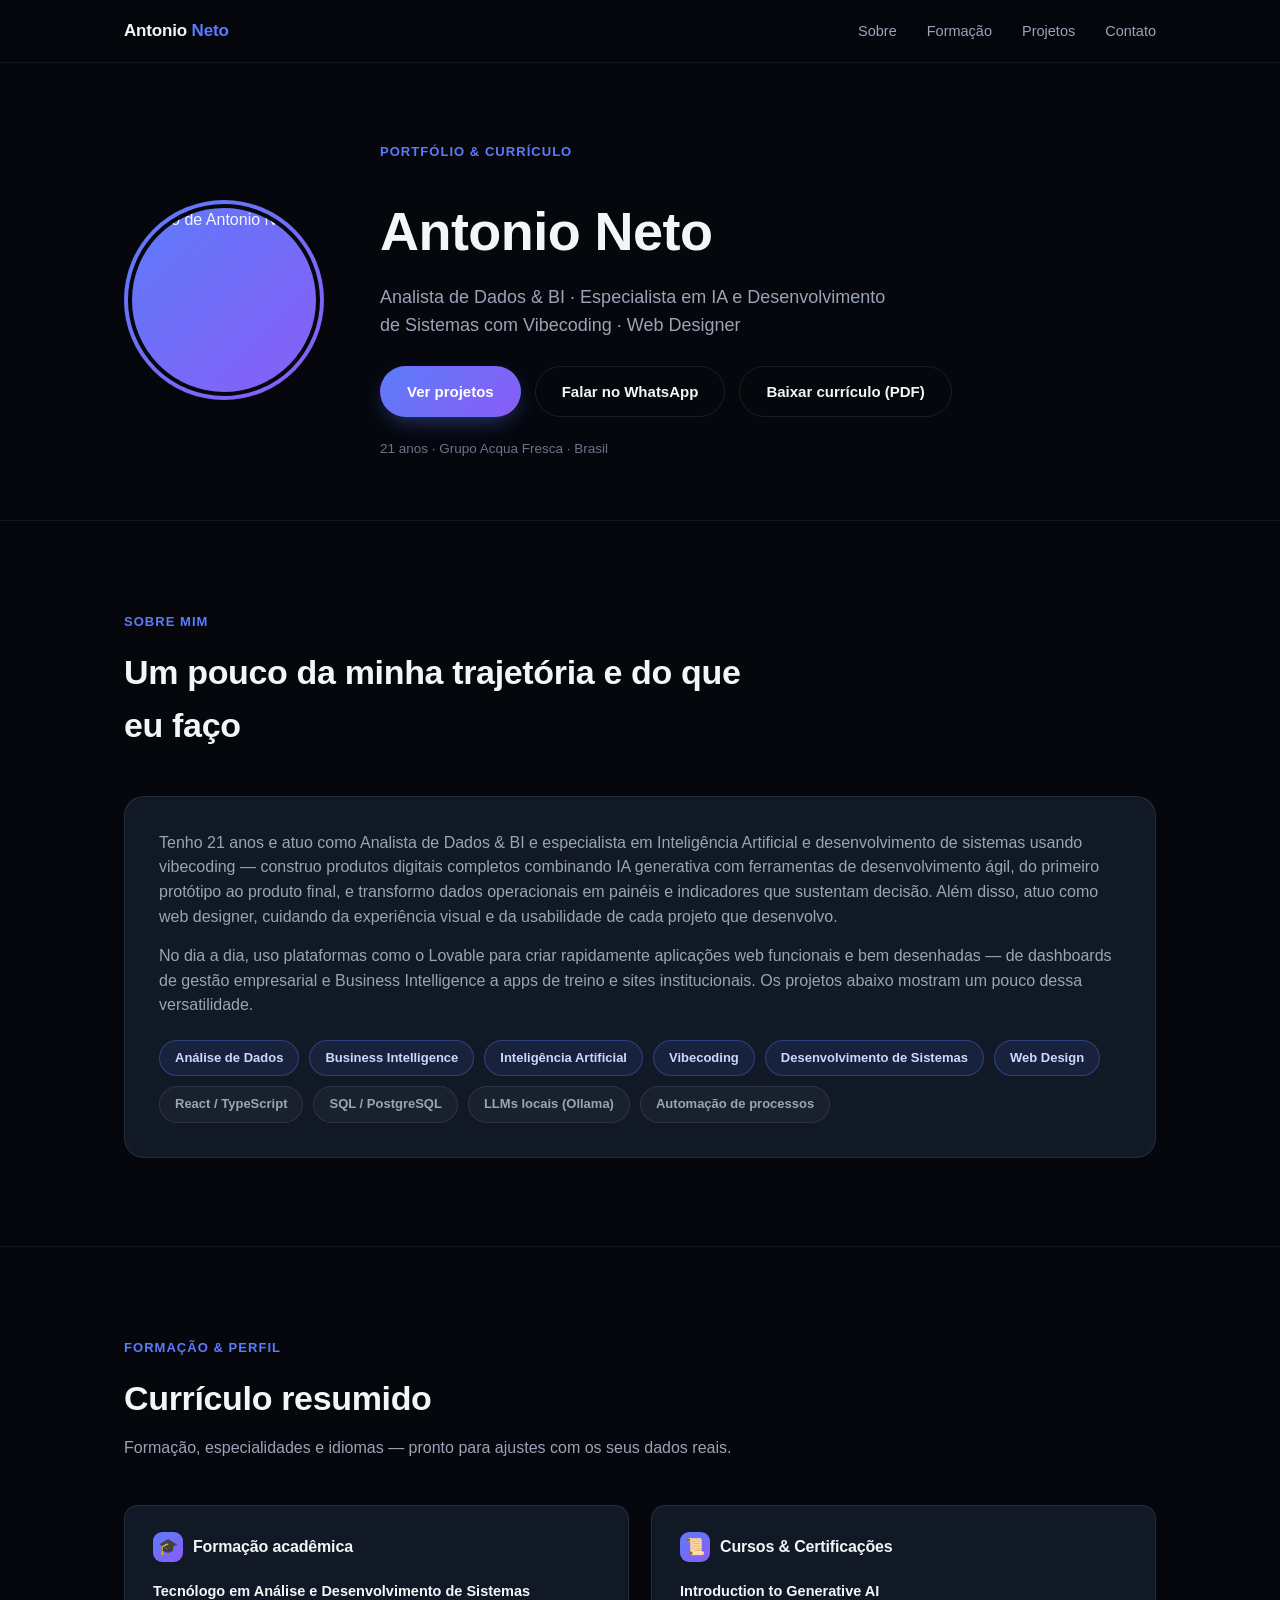
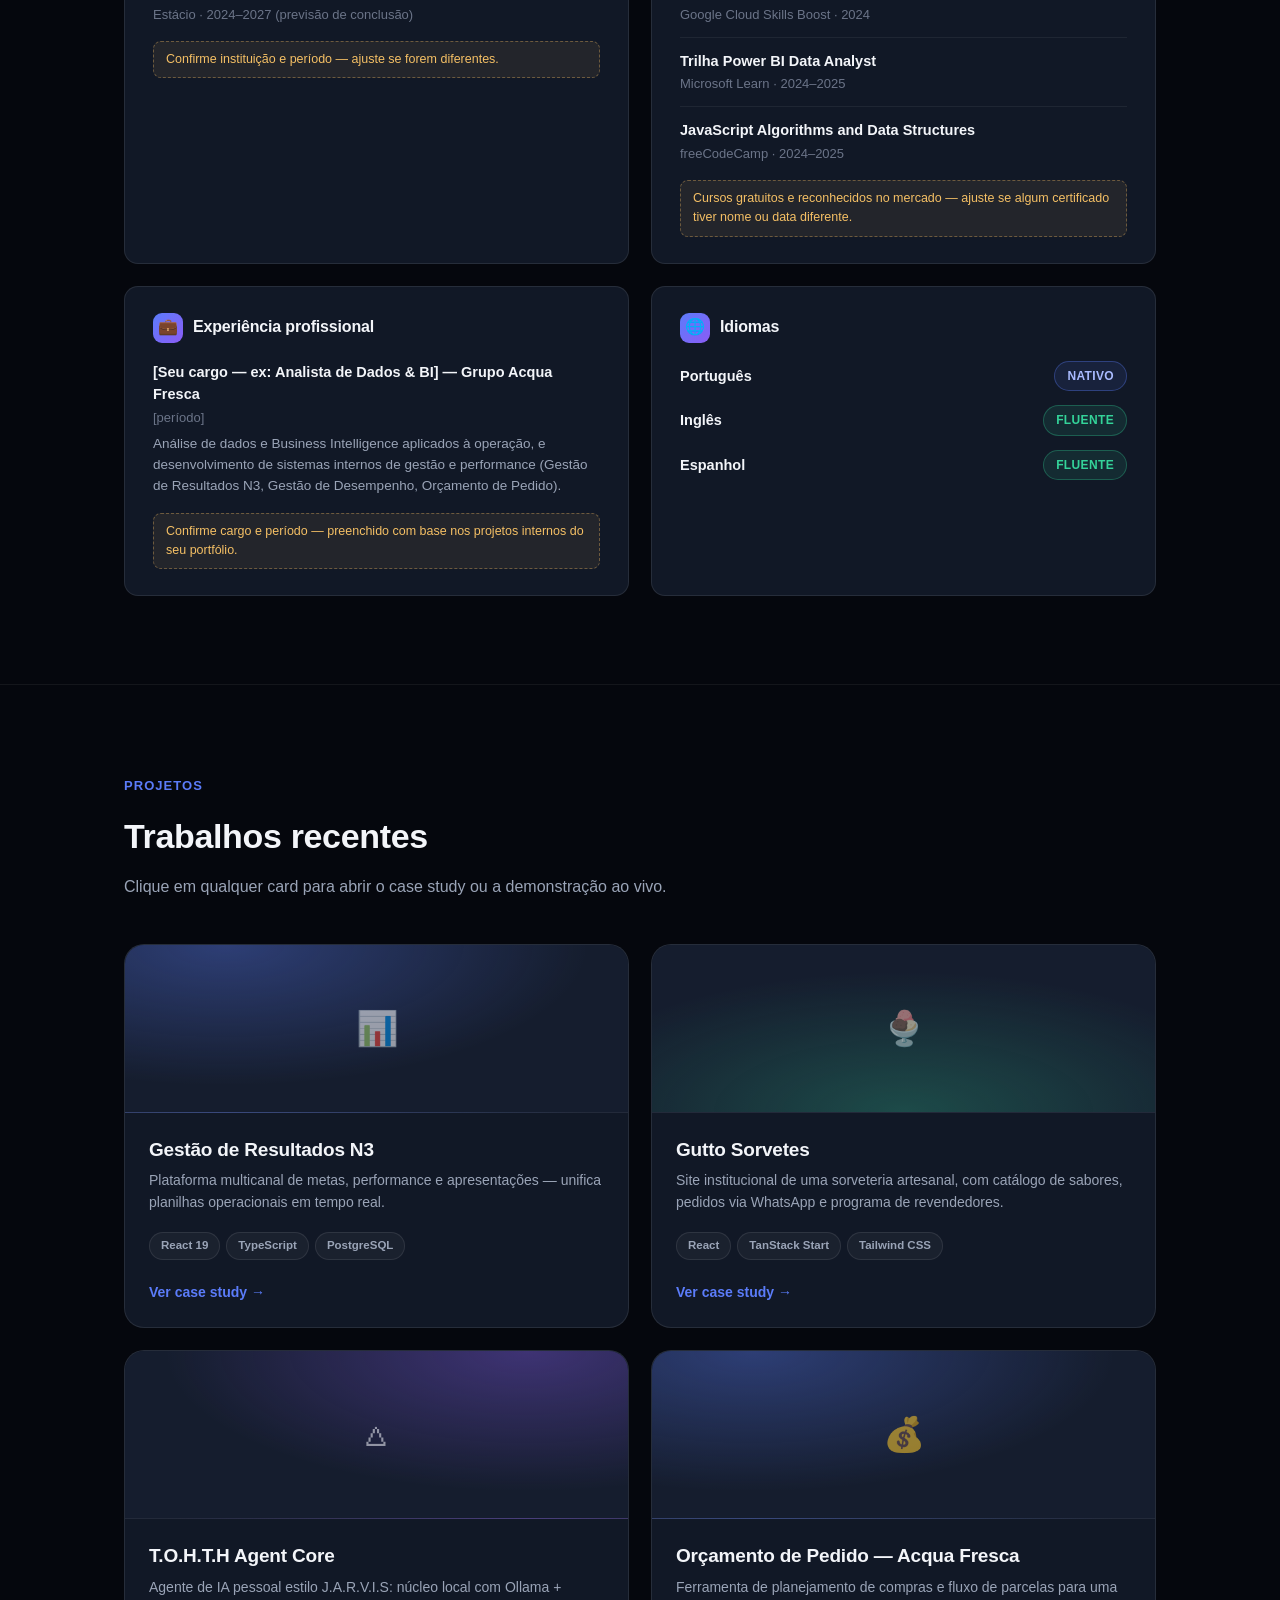
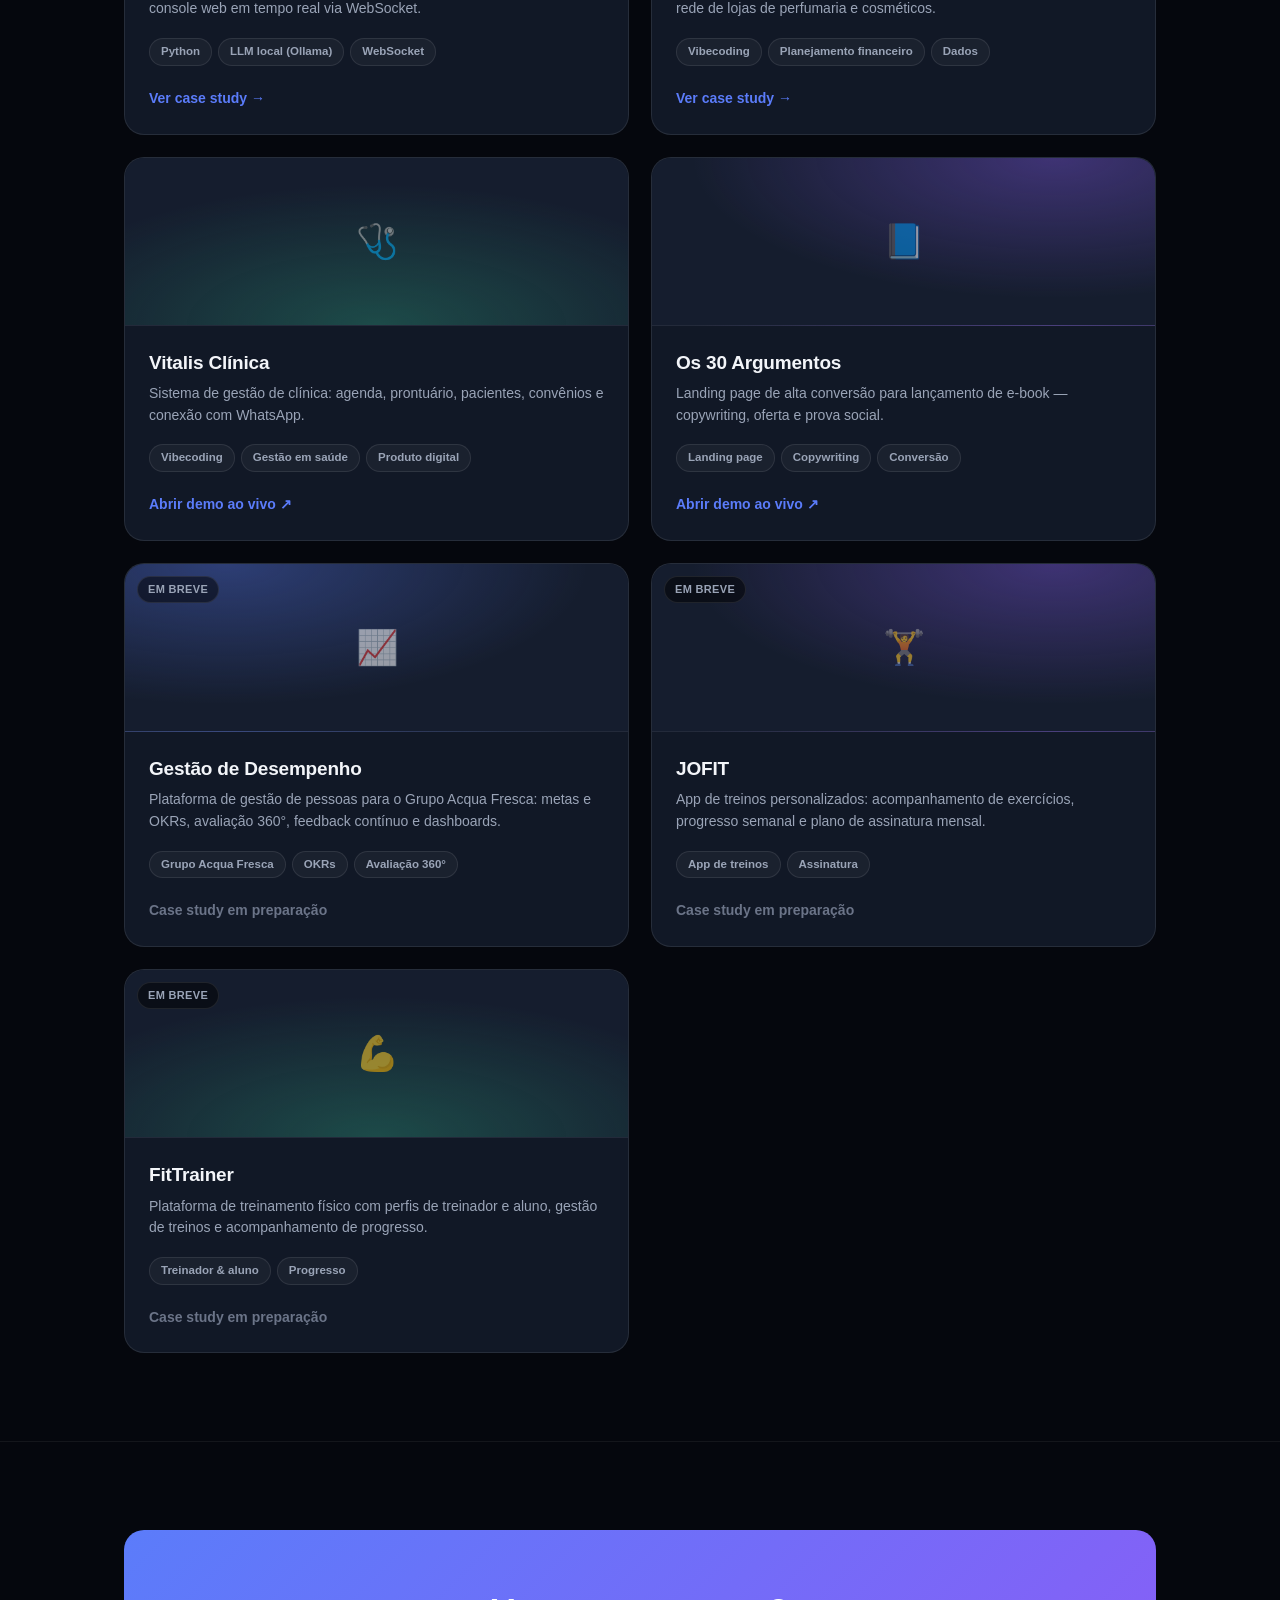
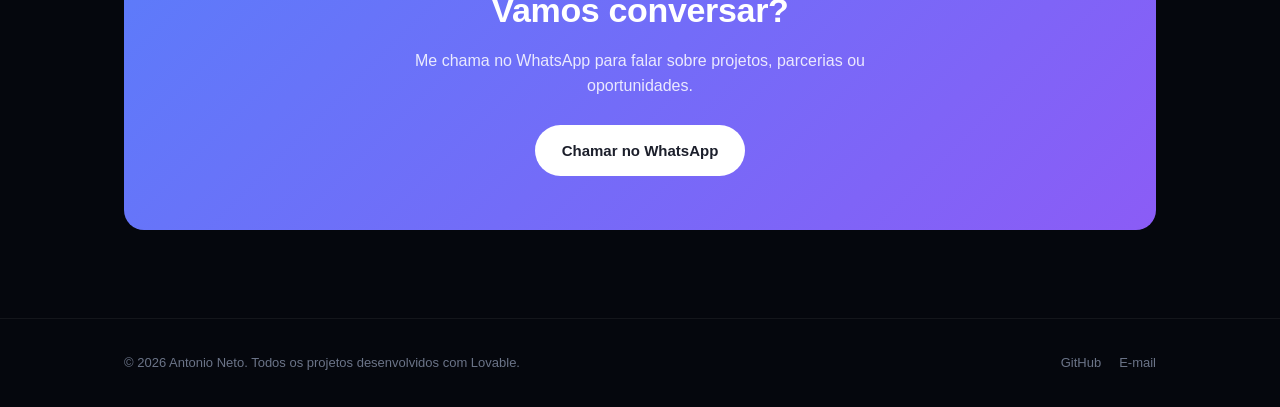
==== index.html @ 9f315938 "Create index.html" ====
<!doctype html>
<html lang="pt-BR">
<head>
<meta charset="utf-8" />
<meta name="viewport" content="width=device-width, initial-scale=1" />
<title>Antonio Neto — Portfólio & Currículo</title>
<meta name="description" content="Antonio Neto — Analista de Dados & BI · Especialista em IA e Desenvolvimento de Sistemas com Vibecoding, Web Designer. Portfólio de projetos e currículo." />
<link rel="stylesheet" href="css/style.css" />
</head>
<body>

<header class="site">
  <div class="wrap">
    <a class="logo" href="#top">Antonio <span>Neto</span></a>
    <nav class="site-nav" id="siteNav">
      <a href="#sobre">Sobre</a>
      <a href="#formacao">Formação</a>
      <a href="#projetos">Projetos</a>
      <a href="#contato">Contato</a>
    </nav>
    <button class="nav-toggle" id="navToggle" aria-label="Abrir menu">
      <svg width="18" height="18" viewBox="0 0 24 24" fill="none" stroke="currentColor" stroke-width="2" stroke-linecap="round"><path d="M3 6h18M3 12h18M3 18h18"/></svg>
    </button>
  </div>
</header>

<main id="top">

  <!-- HERO -->
  <section class="hero">
    <div class="wrap">
      <div class="avatar-wrap">
        <img src="assets/img/avatar.jpg" alt="Foto de Antonio Neto" />
      </div>
      <div>
        <span class="eyebrow">Portfólio & Currículo</span>
        <h1>Antonio Neto</h1>
        <p class="role">Analista de Dados &amp; BI · Especialista em IA e Desenvolvimento de Sistemas com Vibecoding · Web Designer</p>
        <div class="cta-row">
          <a href="#projetos" class="btn btn-primary">Ver projetos</a>
          <a href="https://wa.me/5575999118555" target="_blank" rel="noopener" class="btn btn-outline">Falar no WhatsApp</a>
          <a href="assets/pdf/curriculo-antonio-neto.pdf" target="_blank" rel="noopener" class="btn btn-outline">Baixar currículo (PDF)</a>
        </div>
        <div class="location-line">21 anos · Grupo Acqua Fresca · Brasil</div>
      </div>
    </div>
  </section>

  <!-- SOBRE -->
  <section id="sobre">
    <div class="wrap">
      <div class="section-head">
        <span class="eyebrow">Sobre mim</span>
        <h2>Um pouco da minha trajetória e do que eu faço</h2>
      </div>
      <div class="card">
        <p>Tenho 21 anos e atuo como Analista de Dados & BI e especialista em Inteligência Artificial e desenvolvimento de sistemas usando vibecoding — construo produtos digitais completos combinando IA generativa com ferramentas de desenvolvimento ágil, do primeiro protótipo ao produto final, e transformo dados operacionais em painéis e indicadores que sustentam decisão. Além disso, atuo como web designer, cuidando da experiência visual e da usabilidade de cada projeto que desenvolvo.</p>
        <p>No dia a dia, uso plataformas como o Lovable para criar rapidamente aplicações web funcionais e bem desenhadas — de dashboards de gestão empresarial e Business Intelligence a apps de treino e sites institucionais. Os projetos abaixo mostram um pouco dessa versatilidade.</p>
        <div class="tag-row">
          <span class="tag accent">Análise de Dados</span>
          <span class="tag accent">Business Intelligence</span>
          <span class="tag accent">Inteligência Artificial</span>
          <span class="tag accent">Vibecoding</span>
          <span class="tag accent">Desenvolvimento de Sistemas</span>
          <span class="tag accent">Web Design</span>
          <span class="tag">React / TypeScript</span>
          <span class="tag">SQL / PostgreSQL</span>
          <span class="tag">LLMs locais (Ollama)</span>
          <span class="tag">Automação de processos</span>
        </div>
      </div>
    </div>
  </section>

  <!-- FORMAÇÃO / CURRÍCULO -->
  <section id="formacao">
    <div class="wrap">
      <div class="section-head">
        <span class="eyebrow">Formação & Perfil</span>
        <h2>Currículo resumido</h2>
        <p>Formação, especialidades e idiomas — pronto para ajustes com os seus dados reais.</p>
      </div>

      <div class="resume-grid">

        <div class="resume-card">
          <h3><span class="ic">🎓</span> Formação acadêmica</h3>
          <div class="resume-item">
            <div class="r-title">Tecnólogo em Análise e Desenvolvimento de Sistemas</div>
            <div class="r-meta">Estácio · 2024–2027 (previsão de conclusão)</div>
          </div>
          <div class="placeholder-note">Confirme instituição e período — ajuste se forem diferentes.</div>
        </div>

        <div class="resume-card">
          <h3><span class="ic">📜</span> Cursos & Certificações</h3>
          <div class="resume-item">
            <div class="r-title">Introduction to Generative AI</div>
            <div class="r-meta">Google Cloud Skills Boost · 2024</div>
          </div>
          <div class="resume-item">
            <div class="r-title">Trilha Power BI Data Analyst</div>
            <div class="r-meta">Microsoft Learn · 2024–2025</div>
          </div>
          <div class="resume-item">
            <div class="r-title">JavaScript Algorithms and Data Structures</div>
            <div class="r-meta">freeCodeCamp · 2024–2025</div>
          </div>
          <div class="placeholder-note">Cursos gratuitos e reconhecidos no mercado — ajuste se algum certificado tiver nome ou data diferente.</div>
        </div>

        <div class="resume-card">
          <h3><span class="ic">💼</span> Experiência profissional</h3>
          <div class="resume-item">
            <div class="r-title">[Seu cargo — ex: Analista de Dados & BI] — Grupo Acqua Fresca</div>
            <div class="r-meta">[período]</div>
            <div class="r-desc">Análise de dados e Business Intelligence aplicados à operação, e desenvolvimento de sistemas internos de gestão e performance (Gestão de Resultados N3, Gestão de Desempenho, Orçamento de Pedido).</div>
          </div>
          <div class="placeholder-note">Confirme cargo e período — preenchido com base nos projetos internos do seu portfólio.</div>
        </div>

        <div class="resume-card">
          <h3><span class="ic">🌐</span> Idiomas</h3>
          <div class="lang-row">
            <div class="lang-item">
              <span class="r-title">Português</span>
              <span class="lang-level native">Nativo</span>
            </div>
            <div class="lang-item">
              <span class="r-title">Inglês</span>
              <span class="lang-level">Fluente</span>
            </div>
            <div class="lang-item">
              <span class="r-title">Espanhol</span>
              <span class="lang-level">Fluente</span>
            </div>
          </div>
        </div>

      </div>
    </div>
  </section>

  <!-- PROJETOS -->
  <section id="projetos">
    <div class="wrap">
      <div class="section-head">
        <span class="eyebrow">Projetos</span>
        <h2>Trabalhos recentes</h2>
        <p>Clique em qualquer card para abrir o case study ou a demonstração ao vivo.</p>
      </div>

      <div class="projects-grid">

        <!-- 1. Gestão de Resultados N3 -->
        <a class="project-card" href="projetos/gestao-resultados-n3/index.html">
          <div class="project-thumb gradient-1"><span class="thumb-icon">📊</span></div>
          <div class="project-body">
            <h3>Gestão de Resultados N3</h3>
            <p>Plataforma multicanal de metas, performance e apresentações — unifica planilhas operacionais em tempo real.</p>
            <div class="project-tags">
              <span class="tag">React 19</span>
              <span class="tag">TypeScript</span>
              <span class="tag">PostgreSQL</span>
            </div>
            <span class="project-link">Ver case study →</span>
          </div>
        </a>

        <!-- 2. Gutto Sorvetes -->
        <a class="project-card" href="projetos/gutto-sorvetes/index.html">
          <div class="project-thumb gradient-3"><span class="thumb-icon">🍨</span></div>
          <div class="project-body">
            <h3>Gutto Sorvetes</h3>
            <p>Site institucional de uma sorveteria artesanal, com catálogo de sabores, pedidos via WhatsApp e programa de revendedores.</p>
            <div class="project-tags">
              <span class="tag">React</span>
              <span class="tag">TanStack Start</span>
              <span class="tag">Tailwind CSS</span>
            </div>
            <span class="project-link">Ver case study →</span>
          </div>
        </a>

        <!-- 3. T.O.H.T.H Agent Core -->
        <a class="project-card" href="projetos/tohth-agent-core/index.html">
          <div class="project-thumb gradient-2"><span class="thumb-icon">🜂</span></div>
          <div class="project-body">
            <h3>T.O.H.T.H Agent Core</h3>
            <p>Agente de IA pessoal estilo J.A.R.V.I.S: núcleo local com Ollama + console web em tempo real via WebSocket.</p>
            <div class="project-tags">
              <span class="tag">Python</span>
              <span class="tag">LLM local (Ollama)</span>
              <span class="tag">WebSocket</span>
            </div>
            <span class="project-link">Ver case study →</span>
          </div>
        </a>

        <!-- 4. Orçamento Acqua Fresca -->
        <a class="project-card" href="projetos/orcamento-acqua-fresca/index.html">
          <div class="project-thumb gradient-1"><span class="thumb-icon">💰</span></div>
          <div class="project-body">
            <h3>Orçamento de Pedido — Acqua Fresca</h3>
            <p>Ferramenta de planejamento de compras e fluxo de parcelas para uma rede de lojas de perfumaria e cosméticos.</p>
            <div class="project-tags">
              <span class="tag">Vibecoding</span>
              <span class="tag">Planejamento financeiro</span>
              <span class="tag">Dados</span>
            </div>
            <span class="project-link">Ver case study →</span>
          </div>
        </a>

        <!-- 5. Vitalis Clínica -->
        <a class="project-card" href="projetos/vitalis-clinica/index.html" target="_blank" rel="noopener">
          <div class="project-thumb gradient-3"><span class="thumb-icon">🩺</span></div>
          <div class="project-body">
            <h3>Vitalis Clínica</h3>
            <p>Sistema de gestão de clínica: agenda, prontuário, pacientes, convênios e conexão com WhatsApp.</p>
            <div class="project-tags">
              <span class="tag">Vibecoding</span>
              <span class="tag">Gestão em saúde</span>
              <span class="tag">Produto digital</span>
            </div>
            <span class="project-link">Abrir demo ao vivo ↗</span>
          </div>
        </a>

        <!-- 6. Os 30 Argumentos -->
        <a class="project-card" href="projetos/os-30-argumentos/index.html" target="_blank" rel="noopener">
          <div class="project-thumb gradient-2"><span class="thumb-icon">📘</span></div>
          <div class="project-body">
            <h3>Os 30 Argumentos</h3>
            <p>Landing page de alta conversão para lançamento de e-book — copywriting, oferta e prova social.</p>
            <div class="project-tags">
              <span class="tag">Landing page</span>
              <span class="tag">Copywriting</span>
              <span class="tag">Conversão</span>
            </div>
            <span class="project-link">Abrir demo ao vivo ↗</span>
          </div>
        </a>

        <!-- 7. Gestão de Desempenho -->
        <div class="project-card">
          <div class="project-thumb gradient-1">
            <span class="thumb-badge">Em breve</span>
            <span class="thumb-icon">📈</span>
          </div>
          <div class="project-body">
            <h3>Gestão de Desempenho</h3>
            <p>Plataforma de gestão de pessoas para o Grupo Acqua Fresca: metas e OKRs, avaliação 360°, feedback contínuo e dashboards.</p>
            <div class="project-tags">
              <span class="tag">Grupo Acqua Fresca</span>
              <span class="tag">OKRs</span>
              <span class="tag">Avaliação 360°</span>
            </div>
            <span class="project-link disabled">Case study em preparação</span>
          </div>
        </div>

        <!-- 8. JOFIT -->
        <div class="project-card">
          <div class="project-thumb gradient-2">
            <span class="thumb-badge">Em breve</span>
            <span class="thumb-icon">🏋️</span>
          </div>
          <div class="project-body">
            <h3>JOFIT</h3>
            <p>App de treinos personalizados: acompanhamento de exercícios, progresso semanal e plano de assinatura mensal.</p>
            <div class="project-tags">
              <span class="tag">App de treinos</span>
              <span class="tag">Assinatura</span>
            </div>
            <span class="project-link disabled">Case study em preparação</span>
          </div>
        </div>

        <!-- 9. FitTrainer -->
        <div class="project-card">
          <div class="project-thumb gradient-3">
            <span class="thumb-badge">Em breve</span>
            <span class="thumb-icon">💪</span>
          </div>
          <div class="project-body">
            <h3>FitTrainer</h3>
            <p>Plataforma de treinamento físico com perfis de treinador e aluno, gestão de treinos e acompanhamento de progresso.</p>
            <div class="project-tags">
              <span class="tag">Treinador & aluno</span>
              <span class="tag">Progresso</span>
            </div>
            <span class="project-link disabled">Case study em preparação</span>
          </div>
        </div>

      </div>
    </div>
  </section>

  <!-- CONTATO -->
  <section id="contato">
    <div class="wrap">
      <div class="cta-band">
        <h2>Vamos conversar?</h2>
        <p>Me chama no WhatsApp para falar sobre projetos, parcerias ou oportunidades.</p>
                <a href="https://wa.me/5575999118555" target="_blank" rel="noopener" class="btn btn-outline">Chamar no WhatsApp</a>
      </div>
    </div>
  </section>

</main>

<footer class="site">
  <div class="wrap">
    <p>© 2026 Antonio Neto. Todos os projetos desenvolvidos com Lovable.</p>
    <div class="footer-links">
      <a href="https://github.com/antonioneto62258-hub" target="_blank" rel="noopener">GitHub</a>
      <a href="mailto:antonioneto62258@gmail.com">E-mail</a>
    </div>
  </div>
</footer>

<script src="js/script.js"></script>
</body>
</html>
---- css/style.css ----
/* =========================================================
   Antonio Neto — Portfólio & Currículo
   Tema dark, tons de azul/violeta sobre navy quase preto
   ========================================================= */

:root{
  --bg: #05070d;
  --bg-soft: #0a0e17;
  --surface: #111826;
  --surface-2: #151d2e;
  --border: rgba(255,255,255,.09);
  --border-soft: rgba(255,255,255,.06);
  --text: #f3f5f9;
  --text-muted: #9aa4b7;
  --text-faint: #6b7488;
  --accent: #5b7cfa;
  --accent-2: #8b5cf6;
  --accent-grad: linear-gradient(135deg, #5b7cfa 0%, #8b5cf6 100%);
  --success: #34d399;
  --radius-lg: 20px;
  --radius-md: 14px;
  --radius-sm: 10px;
  --maxw: 1080px;
}

*, *::before, *::after{ box-sizing: border-box; }

html{ scroll-behavior: smooth; }

body{
  margin: 0;
  background: var(--bg);
  color: var(--text);
  font-family: "Inter", -apple-system, BlinkMacSystemFont, "Segoe UI", Roboto, Helvetica, Arial, sans-serif;
  -webkit-font-smoothing: antialiased;
  line-height: 1.55;
}

img{ max-width: 100%; display: block; }

a{ color: inherit; text-decoration: none; }

.wrap{
  max-width: var(--maxw);
  margin: 0 auto;
  padding: 0 24px;
}

section{ padding: 88px 0; border-top: 1px solid var(--border-soft); }
section:first-of-type{ border-top: none; }

.eyebrow{
  display: inline-block;
  font-size: 13px;
  font-weight: 700;
  letter-spacing: .08em;
  text-transform: uppercase;
  color: var(--accent);
  margin-bottom: 14px;
}

h1, h2, h3, h4{ margin: 0 0 12px; font-weight: 700; letter-spacing: -0.01em; }
h2{ font-size: clamp(26px, 3.4vw, 34px); }
h3{ font-size: 19px; }

p{ margin: 0 0 14px; color: var(--text-muted); }

.section-head{ max-width: 640px; margin-bottom: 44px; }
.section-head p{ margin: 0; }

/* ---------- Botões ---------- */
.btn{
  display: inline-flex;
  align-items: center;
  justify-content: center;
  gap: 8px;
  padding: 13px 26px;
  border-radius: 999px;
  font-size: 15px;
  font-weight: 600;
  border: 1px solid transparent;
  cursor: pointer;
  transition: transform .15s ease, opacity .15s ease, background .15s ease, border-color .15s ease;
  white-space: nowrap;
}
.btn:hover{ transform: translateY(-1px); }
.btn-primary{ background: var(--accent-grad); color: #fff; box-shadow: 0 8px 24px -8px rgba(91,124,250,.55); }
.btn-primary:hover{ opacity: .92; }
.btn-outline{ background: transparent; color: var(--text); border-color: var(--border); }
.btn-outline:hover{ border-color: rgba(255,255,255,.25); background: rgba(255,255,255,.03); }
.btn-sm{ padding: 9px 18px; font-size: 13.5px; }
.btn[disabled], .btn.is-disabled{
  opacity: .45;
  cursor: not-allowed;
  pointer-events: none;
}

/* ---------- Header ---------- */
header.site{
  position: sticky;
  top: 0;
  z-index: 50;
  background: rgba(5,7,13,.78);
  backdrop-filter: blur(10px);
  border-bottom: 1px solid var(--border-soft);
}
header.site .wrap{
  display: flex;
  align-items: center;
  justify-content: space-between;
  padding-top: 18px;
  padding-bottom: 18px;
}
.logo{ font-size: 17px; font-weight: 800; letter-spacing: -0.01em; }
.logo span{ color: var(--accent); }
nav.site-nav{ display: flex; align-items: center; gap: 30px; }
nav.site-nav a{
  font-size: 14.5px;
  color: var(--text-muted);
  font-weight: 500;
  transition: color .15s ease;
}
nav.site-nav a:hover{ color: var(--text); }
.nav-toggle{
  display: none;
  background: none;
  border: 1px solid var(--border);
  border-radius: 8px;
  width: 38px; height: 38px;
  color: var(--text);
  cursor: pointer;
}

/* ---------- Hero ---------- */
.hero{ padding-top: 76px; padding-bottom: 60px; border-top: none; }
.hero .wrap{
  display: grid;
  grid-template-columns: 200px 1fr;
  gap: 56px;
  align-items: center;
}
.avatar-wrap{
  width: 200px; height: 200px;
  border-radius: 50%;
  padding: 4px;
  background: var(--accent-grad);
}
.avatar-wrap img{
  width: 100%; height: 100%;
  border-radius: 50%;
  object-fit: cover;
  border: 4px solid var(--bg);
}
.hero h1{ font-size: clamp(36px, 5vw, 54px); margin: 14px 0 10px; }
.hero .role{ font-size: 18px; color: var(--text-muted); margin-bottom: 26px; max-width: 520px; }
.hero .cta-row{ display: flex; gap: 14px; flex-wrap: wrap; }
.hero .location-line{
  margin-top: 22px;
  font-size: 13.5px;
  color: var(--text-faint);
  display: flex; align-items: center; gap: 8px;
}

/* ---------- Sobre / cards genéricos ---------- */
.card{
  background: var(--surface);
  border: 1px solid var(--border);
  border-radius: var(--radius-lg);
  padding: 34px;
}
.tag-row{ display: flex; flex-wrap: wrap; gap: 10px; margin-top: 22px; }
.tag{
  font-size: 13px;
  font-weight: 600;
  color: var(--text-muted);
  background: rgba(255,255,255,.04);
  border: 1px solid var(--border);
  padding: 7px 15px;
  border-radius: 999px;
}
.tag.accent{ color: #cdd8ff; border-color: rgba(91,124,250,.35); background: rgba(91,124,250,.1); }

/* ---------- Formação / Currículo ---------- */
.resume-grid{
  display: grid;
  grid-template-columns: 1fr 1fr;
  gap: 22px;
}
@media (max-width: 760px){ .resume-grid{ grid-template-columns: 1fr; } }

.resume-card{
  background: var(--surface);
  border: 1px solid var(--border);
  border-radius: var(--radius-md);
  padding: 26px 28px;
}
.resume-card h3{
  display: flex; align-items: center; gap: 10px;
  font-size: 16px; margin-bottom: 18px;
  color: var(--text);
}
.resume-card h3 .ic{
  width: 30px; height: 30px; border-radius: 9px;
  background: var(--accent-grad);
  display: flex; align-items: center; justify-content: center;
  flex-shrink: 0;
}
.resume-item{ padding: 12px 0; border-top: 1px solid var(--border-soft); }
.resume-item:first-of-type{ border-top: none; padding-top: 0; }
.resume-item .r-title{ font-weight: 600; font-size: 14.5px; color: var(--text); }
.resume-item .r-meta{ font-size: 13px; color: var(--text-faint); margin-top: 2px; }
.resume-item .r-desc{ font-size: 13.5px; color: var(--text-muted); margin-top: 6px; }
.placeholder-note{
  font-size: 12.5px;
  color: #f5c065;
  background: rgba(245,192,101,.08);
  border: 1px dashed rgba(245,192,101,.35);
  border-radius: 8px;
  padding: 8px 12px;
  margin-top: 4px;
}

.lang-row{ display: flex; flex-direction: column; gap: 14px; }
.lang-item{ display: flex; align-items: center; justify-content: space-between; gap: 12px; }
.lang-item .r-title{ font-weight: 600; font-size: 14.5px; }
.lang-level{
  font-size: 12px; font-weight: 700; letter-spacing: .03em; text-transform: uppercase;
  padding: 5px 12px; border-radius: 999px;
  background: rgba(52,211,153,.1); color: var(--success); border: 1px solid rgba(52,211,153,.3);
}
.lang-level.native{ background: rgba(91,124,250,.1); color: #a9bbff; border-color: rgba(91,124,250,.35); }

/* ---------- Projetos ---------- */
.projects-grid{
  display: grid;
  grid-template-columns: repeat(2, 1fr);
  gap: 22px;
}
@media (max-width: 760px){ .projects-grid{ grid-template-columns: 1fr; } }

.project-card{
  background: var(--surface);
  border: 1px solid var(--border);
  border-radius: var(--radius-lg);
  overflow: hidden;
  display: flex;
  flex-direction: column;
  transition: border-color .15s ease, transform .15s ease;
}
.project-card:hover{ border-color: rgba(255,255,255,.2); transform: translateY(-2px); }
.project-thumb{
  height: 168px;
  background: var(--surface-2);
  display: flex; align-items: center; justify-content: center;
  position: relative;
  overflow: hidden;
  border-bottom: 1px solid var(--border-soft);
}
.project-thumb .thumb-icon{
  font-size: 34px; opacity: .55;
}
.project-thumb .thumb-badge{
  position: absolute; top: 12px; left: 12px;
  font-size: 11px; font-weight: 700; letter-spacing: .03em; text-transform: uppercase;
  padding: 4px 10px; border-radius: 999px;
  background: rgba(0,0,0,.5); color: var(--text-muted); border: 1px solid var(--border);
}
.project-thumb.gradient-1{ background: radial-gradient(120% 140% at 20% 0%, rgba(91,124,250,.35), transparent 60%), var(--surface-2); }
.project-thumb.gradient-2{ background: radial-gradient(120% 140% at 80% 0%, rgba(139,92,246,.35), transparent 60%), var(--surface-2); }
.project-thumb.gradient-3{ background: radial-gradient(120% 140% at 50% 100%, rgba(52,211,153,.25), transparent 60%), var(--surface-2); }

.project-body{ padding: 22px 24px 24px; display: flex; flex-direction: column; gap: 6px; flex: 1; }
.project-body h3{ margin: 0; }
.project-body p{ font-size: 14px; margin: 0; flex: 1; }
.project-tags{ display: flex; flex-wrap: wrap; gap: 6px; margin: 12px 0 16px; }
.project-tags .tag{ padding: 4px 11px; font-size: 11.5px; }
.project-link{
  font-size: 14px; font-weight: 600; color: var(--accent);
  display: inline-flex; align-items: center; gap: 6px;
}
.project-link.disabled{ color: var(--text-faint); }

/* ---------- CTA final ---------- */
.cta-band{
  border-radius: var(--radius-lg);
  background: var(--accent-grad);
  padding: 54px 40px;
  text-align: center;
}
.cta-band h2{ color: #fff; }
.cta-band p{ color: rgba(255,255,255,.85); max-width: 480px; margin: 0 auto 26px; }
.cta-band .btn-outline{ background: #fff; color: #1c1f2b; border-color: transparent; }
.cta-band .btn-outline:hover{ opacity: .92; background: #fff; }

/* ---------- Footer ---------- */
footer.site{ padding: 34px 0; border-top: 1px solid var(--border-soft); }
footer.site .wrap{
  display: flex; align-items: center; justify-content: space-between; gap: 12px; flex-wrap: wrap;
}
footer.site p{ margin: 0; font-size: 13px; color: var(--text-faint); }
.footer-links{ display: flex; gap: 18px; }
.footer-links a{ font-size: 13px; color: var(--text-faint); }
.footer-links a:hover{ color: var(--text-muted); }

/* ---------- Responsivo ---------- */
@media (max-width: 760px){
  section{ padding: 60px 0; }
  nav.site-nav{
    position: absolute;
    top: 100%; left: 0; right: 0;
    background: var(--bg-soft);
    border-bottom: 1px solid var(--border);
    flex-direction: column;
    align-items: flex-start;
    gap: 0;
    padding: 8px 24px 18px;
    display: none;
  }
  nav.site-nav.open{ display: flex; }
  nav.site-nav a{ padding: 12px 0; width: 100%; border-top: 1px solid var(--border-soft); }
  nav.site-nav a:first-child{ border-top: none; }
  .nav-toggle{ display: flex; align-items: center; justify-content: center; }
  .hero .wrap{ grid-template-columns: 1fr; text-align: center; }
  .avatar-wrap{ margin: 0 auto; width: 150px; height: 150px; }
  .hero .cta-row{ justify-content: center; }
  .hero .role{ margin-left: auto; margin-right: auto; }
  .hero .location-line{ justify-content: center; }
}

/* ---------- Página de case study ---------- */
.case-back{
  display: inline-flex; align-items: center; gap: 8px;
  font-size: 14px; color: var(--text-muted); margin-bottom: 24px;
}
.case-back:hover{ color: var(--text); }
.case-hero{ padding-top: 56px; padding-bottom: 40px; border-top: none; }
.case-kicker{ font-size: 13px; font-weight: 700; letter-spacing: .07em; text-transform: uppercase; color: var(--accent); }
.case-hero h1{ font-size: clamp(30px, 4.4vw, 44px); margin: 12px 0 14px; }
.case-hero .lead{ font-size: 17px; color: var(--text-muted); max-width: 680px; }
.case-meta{ display: flex; flex-wrap: wrap; gap: 14px; margin-top: 26px; }
.case-meta .meta-pill{
  background: var(--surface); border: 1px solid var(--border); border-radius: var(--radius-md);
  padding: 14px 20px; min-width: 140px;
}
.case-meta .meta-pill .k{ font-size: 11.5px; text-transform: uppercase; letter-spacing: .05em; color: var(--text-faint); margin-bottom: 4px; }
.case-meta .meta-pill .v{ font-size: 15px; font-weight: 700; }
.case-body h2{ font-size: 22px; margin-top: 0; }
.case-body ul{ color: var(--text-muted); padding-left: 20px; margin: 0 0 14px; }
.case-body li{ margin-bottom: 8px; }
.case-body table{ width: 100%; border-collapse: collapse; margin: 18px 0; font-size: 14px; }
.case-body th, .case-body td{ text-align: left; padding: 10px 14px; border-bottom: 1px solid var(--border-soft); }
.case-body th{ color: var(--text-faint); font-size: 12px; text-transform: uppercase; letter-spacing: .04em; }
.case-note{
  font-size: 13.5px; color: #f5c065; background: rgba(245,192,101,.08);
  border: 1px solid rgba(245,192,101,.3); border-radius: var(--radius-md); padding: 16px 20px; margin: 24px 0;
}
.case-flow{
  display: flex; flex-wrap: wrap; gap: 10px; align-items: center; margin: 18px 0 28px;
}
.case-flow .step{
  background: var(--surface); border: 1px solid var(--border); border-radius: var(--radius-sm);
  padding: 10px 16px; font-size: 13.5px; font-weight: 600;
}
.case-flow .arrow{ color: var(--text-faint); }
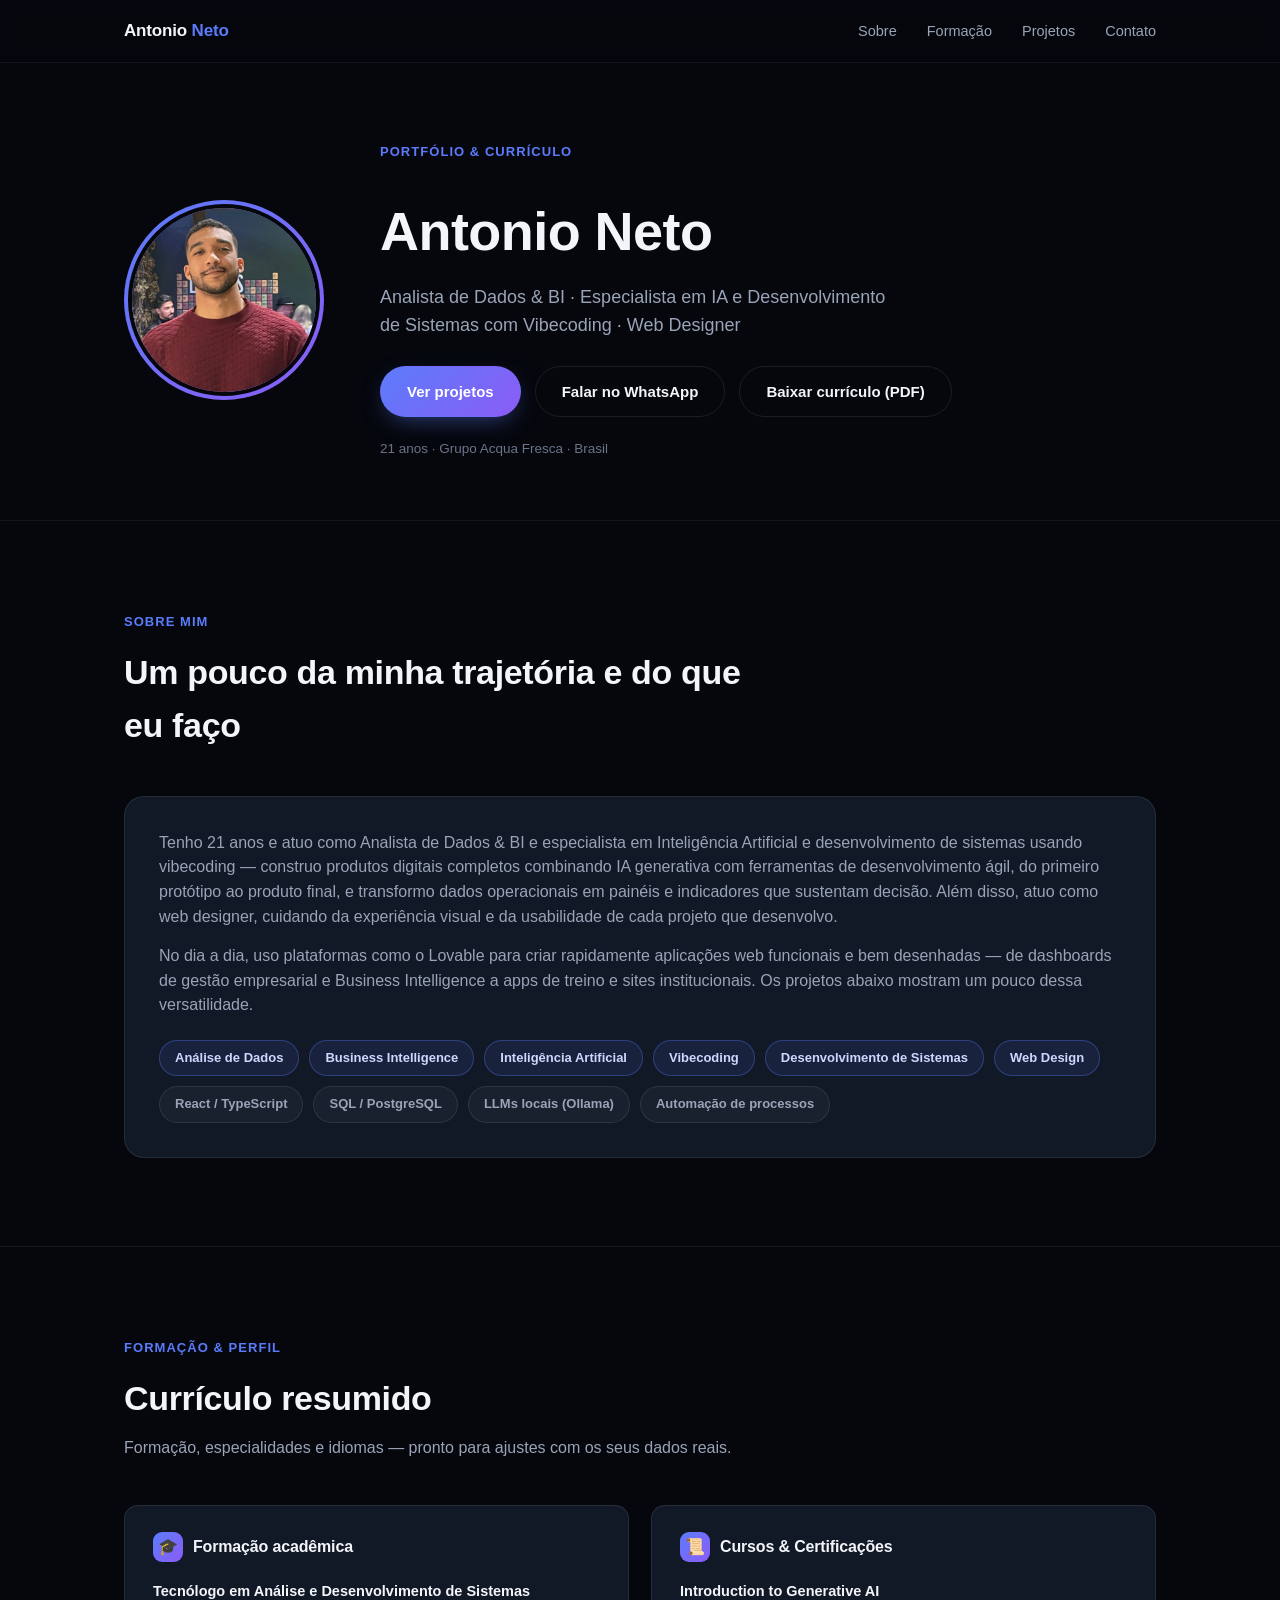
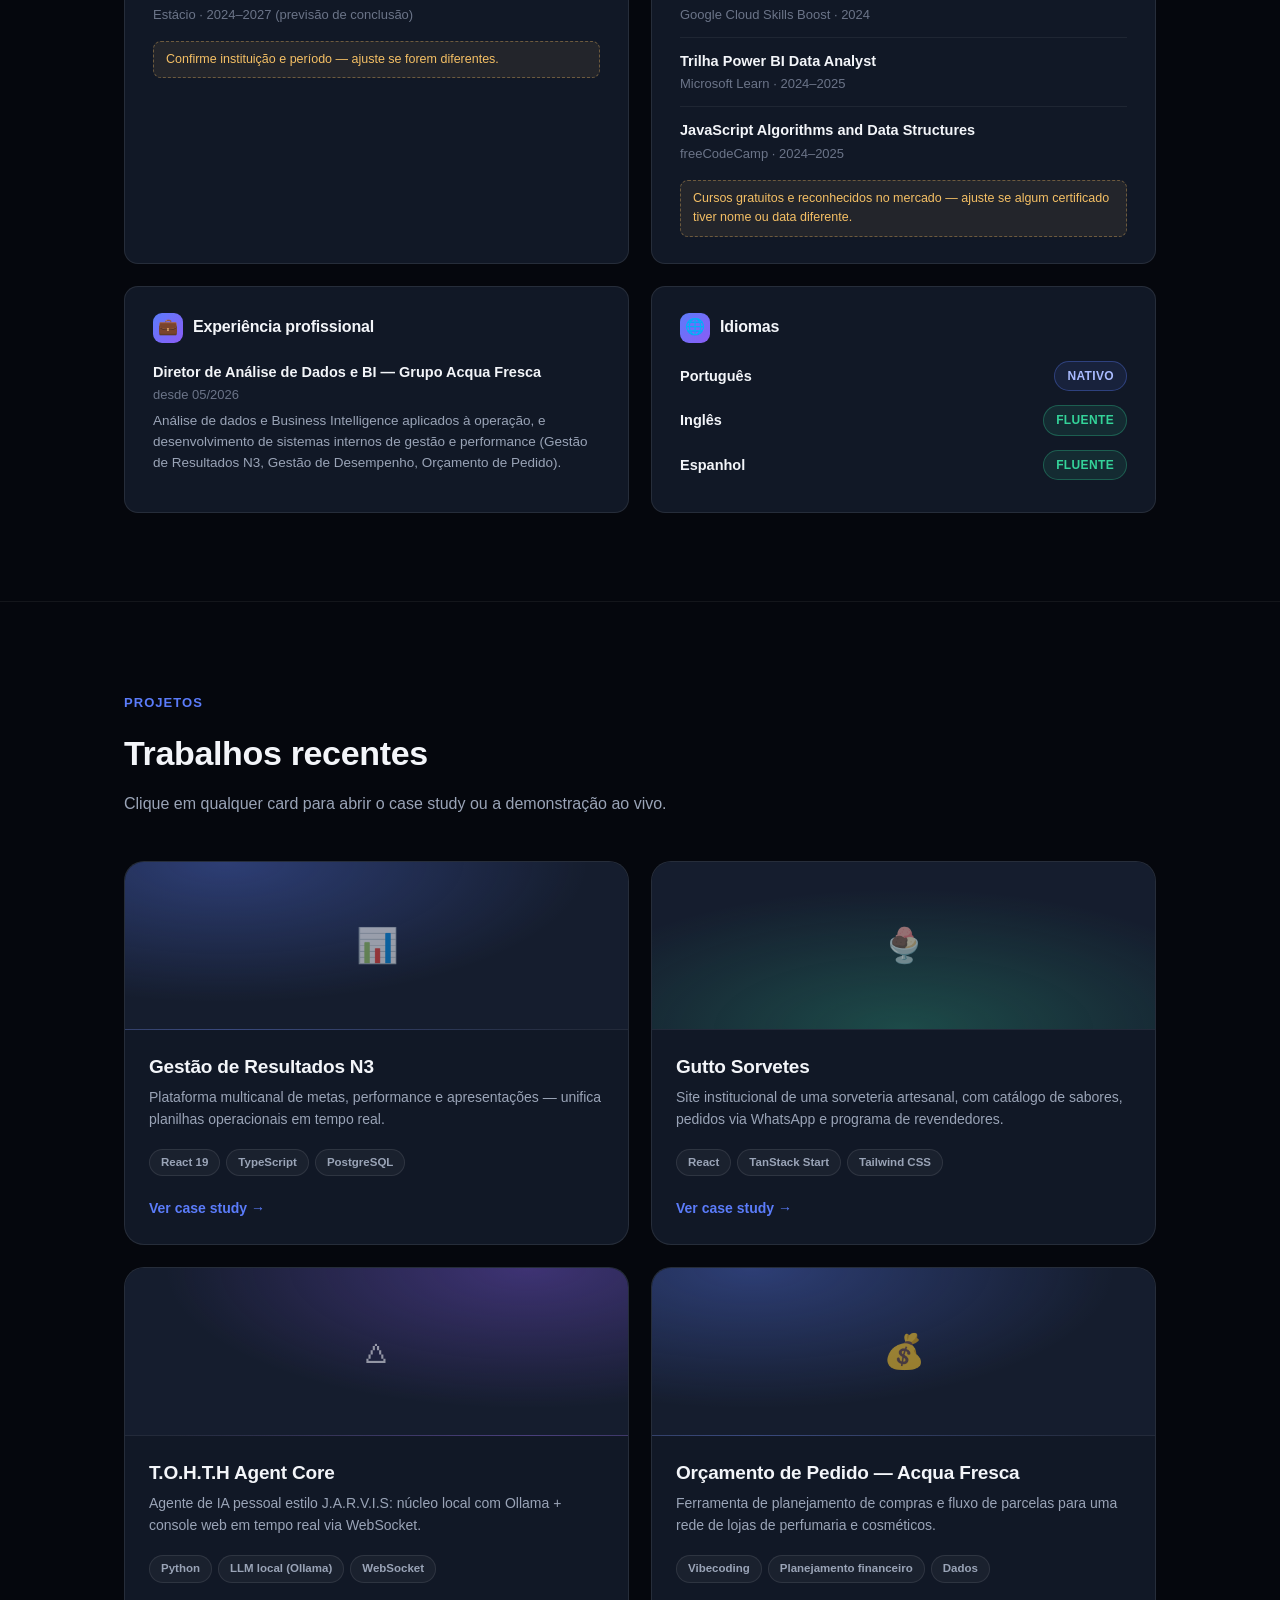
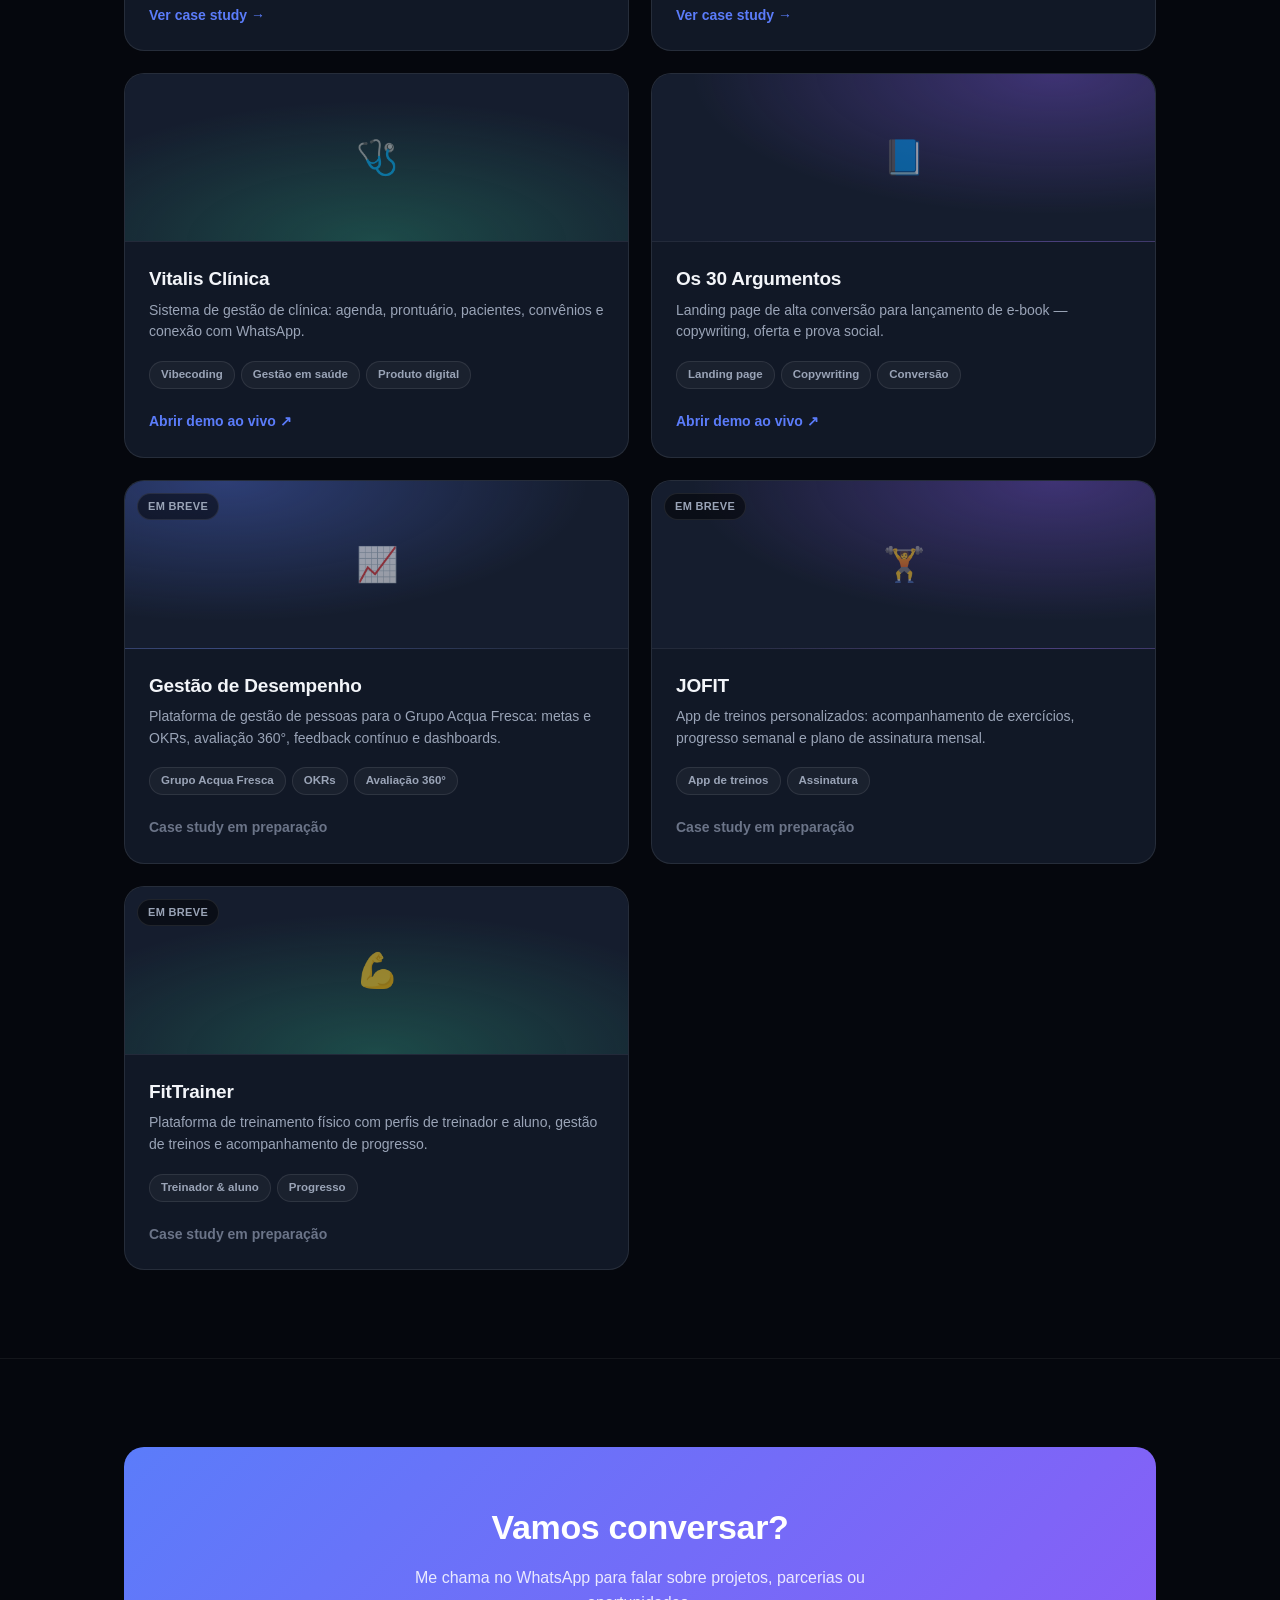
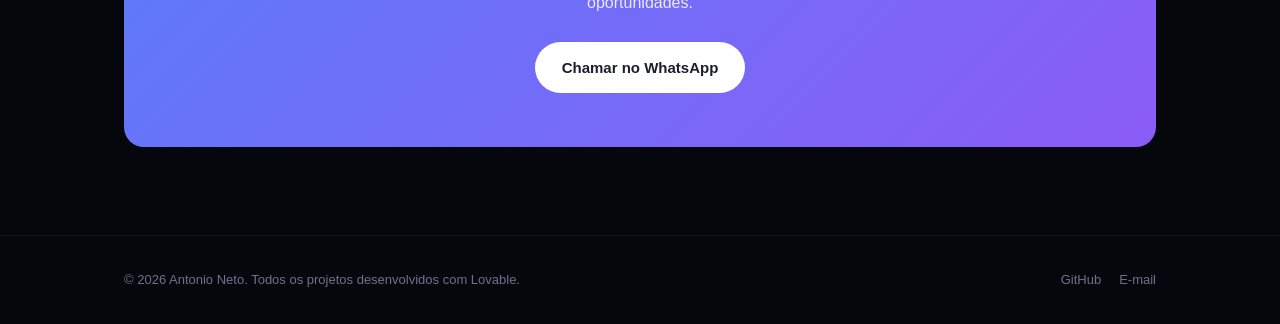
==== commit c1cbc91e: "Update index.html" ====
--- a/index.html
+++ b/index.html
@@ -38,7 +38,7 @@
         <p class="role">Analista de Dados &amp; BI · Especialista em IA e Desenvolvimento de Sistemas com Vibecoding · Web Designer</p>
         <div class="cta-row">
           <a href="#projetos" class="btn btn-primary">Ver projetos</a>
-          <a href="https://wa.me/5575999118555" target="_blank" rel="noopener" class="btn btn-outline">Falar no WhatsApp</a>
+                    <a href="https://wa.me/5575999118555" target="_blank" rel="noopener" class="btn btn-outline">Falar no WhatsApp</a>
           <a href="assets/pdf/curriculo-antonio-neto.pdf" target="_blank" rel="noopener" class="btn btn-outline">Baixar currículo (PDF)</a>
         </div>
         <div class="location-line">21 anos · Grupo Acqua Fresca · Brasil</div>
@@ -112,11 +112,10 @@
         <div class="resume-card">
           <h3><span class="ic">💼</span> Experiência profissional</h3>
           <div class="resume-item">
-            <div class="r-title">[Seu cargo — ex: Analista de Dados & BI] — Grupo Acqua Fresca</div>
-            <div class="r-meta">[período]</div>
+            <div class="r-title">Diretor de Análise de Dados e BI — Grupo Acqua Fresca</div>
+            <div class="r-meta">desde 05/2026</div>
             <div class="r-desc">Análise de dados e Business Intelligence aplicados à operação, e desenvolvimento de sistemas internos de gestão e performance (Gestão de Resultados N3, Gestão de Desempenho, Orçamento de Pedido).</div>
           </div>
-          <div class="placeholder-note">Confirme cargo e período — preenchido com base nos projetos internos do seu portfólio.</div>
         </div>
 
         <div class="resume-card">
@@ -324,4 +323,3 @@
 <script src="js/script.js"></script>
 </body>
 </html>
-
